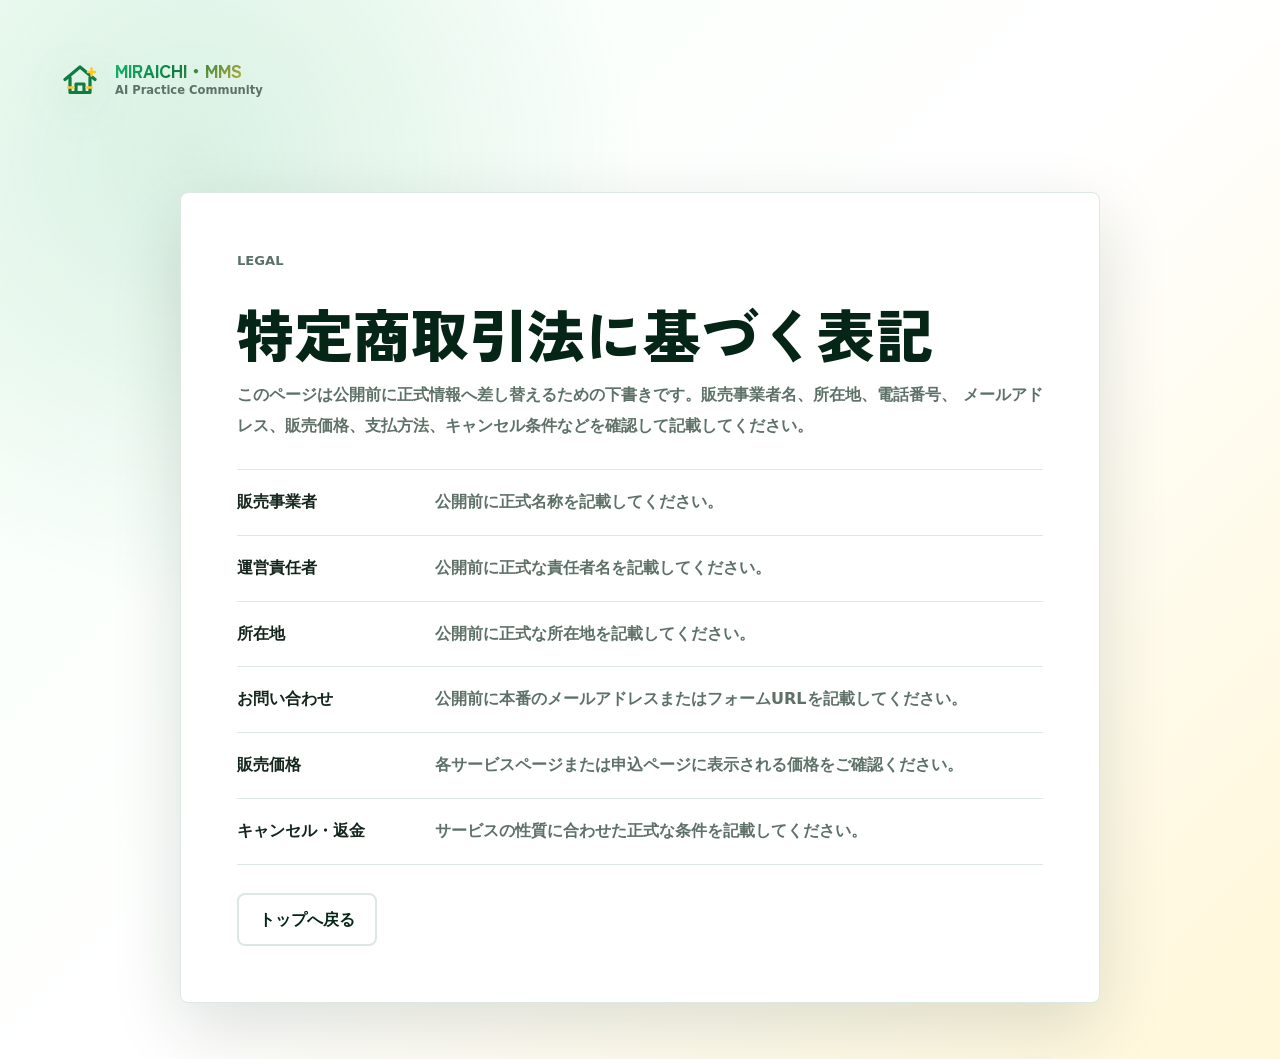
==== commercial-transactions.html @ 95034eec "Build MIRAICHI MMS site" ====
<!doctype html>
<html lang="ja">
  <head>
    <meta charset="utf-8" />
    <meta name="viewport" content="width=device-width, initial-scale=1" />
    <meta name="description" content="MIRAICHI・MMSの特定商取引法に基づく表記です。" />
    <title>特定商取引法に基づく表記 | MIRAICHI・MMS</title>
    <link rel="icon" href="favicon.svg" type="image/svg+xml" />
    <link rel="preconnect" href="https://fonts.googleapis.com" />
    <link rel="preconnect" href="https://fonts.gstatic.com" crossorigin />
    <link
      href="https://fonts.googleapis.com/css2?family=Zen+Kaku+Gothic+New:wght@700;900&display=swap&text=%2B0123456789ABCDEFGHIJKLMNOPQRSTUVWXYZabcdefghijklmnopqrstuvwxyz%E3%80%81%E3%80%82%E3%81%82%E3%81%84%E3%81%88%E3%81%8B%E3%81%8C%E3%81%8D%E3%81%8F%E3%81%91%E3%81%92%E3%81%93%E3%81%95%E3%81%97%E3%81%98%E3%81%99%E3%81%9A%E3%81%9B%E3%81%9F%E3%81%A0%E3%81%A3%E3%81%A5%E3%81%A6%E3%81%A7%E3%81%A8%E3%81%A9%E3%81%AA%E3%81%AB%E3%81%AE%E3%81%AF%E3%81%B6%E3%81%B8%E3%81%BE%E3%81%BF%E3%82%80%E3%82%81%E3%82%82%E3%82%89%E3%82%8A%E3%82%8B%E3%82%8C%E3%82%8F%E3%82%92%E3%82%93%E3%82%A2%E3%82%A3%E3%82%A4%E3%82%A6%E3%82%AA%E3%82%AB%E3%82%B0%E3%82%B3%E3%82%B5%E3%82%B7%E3%82%B8%E3%82%B9%E3%82%BA%E3%82%BB%E3%83%81%E3%83%83%E3%83%84%E3%83%86%E3%83%88%E3%83%89%E3%83%8A%E3%83%8B%E3%83%8F%E3%83%90%E3%83%93%E3%83%96%E3%83%97%E3%83%9C%E3%83%9D%E3%83%9F%E3%83%A0%E3%83%A5%E3%83%A9%E3%83%AA%E3%83%AB%E3%83%AD%E3%83%B3%E3%83%BB%E3%83%BC%E4%B8%80%E4%B8%8A%E4%BA%8B%E4%BA%BA%E4%BB%95%E4%BB%A5%E4%BB%B6%E4%BC%9A%E4%BD%9C%E4%BD%BF%E4%BF%A1%E4%BF%AE%E5%81%B4%E5%85%A5%E5%85%B7%E5%87%BA%E5%88%86%E5%88%9D%E5%89%8D%E5%8A%9B%E5%8A%A0%E5%8B%89%E5%8B%95%E5%8B%99%E5%8C%96%E5%8F%82%E5%8F%96%E5%90%91%E5%95%86%E5%96%B6%E5%9F%BA%E5%A0%B4%E5%A3%87%E5%A4%89%E5%AD%A6%E5%AE%9A%E5%AE%9F%E5%B0%8E%E5%B0%8F%E5%BA%83%E5%BA%A7%E5%BC%95%E5%BC%B7%E5%BF%83%E6%85%A3%E6%88%90%E6%88%A6%E6%89%8B%E6%8C%91%E6%8F%B4%E6%94%AF%E6%95%B4%E6%96%B9%E6%97%A5%E6%9C%9D%E6%9C%AC%E6%A1%88%E6%A5%AD%E6%AD%A9%E6%AF%8E%E6%B3%95%E6%B4%BB%E6%B8%9B%E7%89%B9%E7%8F%BE%E7%90%86%E7%99%BA%E7%99%BB%E7%9B%B8%E7%9F%A5%E7%A0%94%E7%B5%82%E7%B5%84%E7%B5%A1%E7%B6%9A%E7%B7%9A%E7%BF%92%E8%80%85%E8%81%9E%E8%87%AA%E8%A1%A8%E8%A8%98%E8%A9%A6%E8%AA%B2%E8%AB%87%E8%AC%9B%E8%AD%98%E8%B7%B5%E9%80%9A%E9%80%A3%E9%81%8B%E9%81%93%E9%81%B8%E9%95%B7%E9%96%93%E9%A1%8C%EF%BC%9F"
      rel="stylesheet"
      media="print"
      onload="this.media='all'"
    />
    <noscript>
      <link
        href="https://fonts.googleapis.com/css2?family=Zen+Kaku+Gothic+New:wght@700;900&display=swap&text=%2B0123456789ABCDEFGHIJKLMNOPQRSTUVWXYZabcdefghijklmnopqrstuvwxyz%E3%80%81%E3%80%82%E3%81%82%E3%81%84%E3%81%88%E3%81%8B%E3%81%8C%E3%81%8D%E3%81%8F%E3%81%91%E3%81%92%E3%81%93%E3%81%95%E3%81%97%E3%81%98%E3%81%99%E3%81%9A%E3%81%9B%E3%81%9F%E3%81%A0%E3%81%A3%E3%81%A5%E3%81%A6%E3%81%A7%E3%81%A8%E3%81%A9%E3%81%AA%E3%81%AB%E3%81%AE%E3%81%AF%E3%81%B6%E3%81%B8%E3%81%BE%E3%81%BF%E3%82%80%E3%82%81%E3%82%82%E3%82%89%E3%82%8A%E3%82%8B%E3%82%8C%E3%82%8F%E3%82%92%E3%82%93%E3%82%A2%E3%82%A3%E3%82%A4%E3%82%A6%E3%82%AA%E3%82%AB%E3%82%B0%E3%82%B3%E3%82%B5%E3%82%B7%E3%82%B8%E3%82%B9%E3%82%BA%E3%82%BB%E3%83%81%E3%83%83%E3%83%84%E3%83%86%E3%83%88%E3%83%89%E3%83%8A%E3%83%8B%E3%83%8F%E3%83%90%E3%83%93%E3%83%96%E3%83%97%E3%83%9C%E3%83%9D%E3%83%9F%E3%83%A0%E3%83%A5%E3%83%A9%E3%83%AA%E3%83%AB%E3%83%AD%E3%83%B3%E3%83%BB%E3%83%BC%E4%B8%80%E4%B8%8A%E4%BA%8B%E4%BA%BA%E4%BB%95%E4%BB%A5%E4%BB%B6%E4%BC%9A%E4%BD%9C%E4%BD%BF%E4%BF%A1%E4%BF%AE%E5%81%B4%E5%85%A5%E5%85%B7%E5%87%BA%E5%88%86%E5%88%9D%E5%89%8D%E5%8A%9B%E5%8A%A0%E5%8B%89%E5%8B%95%E5%8B%99%E5%8C%96%E5%8F%82%E5%8F%96%E5%90%91%E5%95%86%E5%96%B6%E5%9F%BA%E5%A0%B4%E5%A3%87%E5%A4%89%E5%AD%A6%E5%AE%9A%E5%AE%9F%E5%B0%8E%E5%B0%8F%E5%BA%83%E5%BA%A7%E5%BC%95%E5%BC%B7%E5%BF%83%E6%85%A3%E6%88%90%E6%88%A6%E6%89%8B%E6%8C%91%E6%8F%B4%E6%94%AF%E6%95%B4%E6%96%B9%E6%97%A5%E6%9C%9D%E6%9C%AC%E6%A1%88%E6%A5%AD%E6%AD%A9%E6%AF%8E%E6%B3%95%E6%B4%BB%E6%B8%9B%E7%89%B9%E7%8F%BE%E7%90%86%E7%99%BA%E7%99%BB%E7%9B%B8%E7%9F%A5%E7%A0%94%E7%B5%82%E7%B5%84%E7%B5%A1%E7%B6%9A%E7%B7%9A%E7%BF%92%E8%80%85%E8%81%9E%E8%87%AA%E8%A1%A8%E8%A8%98%E8%A9%A6%E8%AA%B2%E8%AB%87%E8%AC%9B%E8%AD%98%E8%B7%B5%E9%80%9A%E9%80%A3%E9%81%8B%E9%81%93%E9%81%B8%E9%95%B7%E9%96%93%E9%A1%8C%EF%BC%9F"
        rel="stylesheet"
      />
    </noscript>
    <link rel="stylesheet" href="styles.css" />
  </head>
  <body>
    <main class="legal-page">
      <a class="brand legal-brand" href="index.html" aria-label="MIRAICHI・MMS トップへ">
        <svg class="brand-mark" viewBox="0 0 48 48" aria-hidden="true">
          <path d="M9 23.5 24 11l15 12.5" />
          <path d="M14 21.5v15h20v-15" />
          <path d="M20 36.5V28h8v8.5" />
          <path class="brand-spark" d="M35.5 12.5v7M32 16h7M12.5 31.5h5M30.5 31.5h5" />
        </svg>
        <span>
          <strong>MIRAICHI・MMS</strong>
          <small>AI Practice Community</small>
        </span>
      </a>

      <article class="legal-panel">
        <p class="section-kicker">Legal</p>
        <h1>特定商取引法に基づく表記</h1>
        <p>
          このページは公開前に正式情報へ差し替えるための下書きです。販売事業者名、所在地、電話番号、
          メールアドレス、販売価格、支払方法、キャンセル条件などを確認して記載してください。
        </p>
        <dl class="legal-list">
          <div>
            <dt>販売事業者</dt>
            <dd>公開前に正式名称を記載してください。</dd>
          </div>
          <div>
            <dt>運営責任者</dt>
            <dd>公開前に正式な責任者名を記載してください。</dd>
          </div>
          <div>
            <dt>所在地</dt>
            <dd>公開前に正式な所在地を記載してください。</dd>
          </div>
          <div>
            <dt>お問い合わせ</dt>
            <dd>公開前に本番のメールアドレスまたはフォームURLを記載してください。</dd>
          </div>
          <div>
            <dt>販売価格</dt>
            <dd>各サービスページまたは申込ページに表示される価格をご確認ください。</dd>
          </div>
          <div>
            <dt>キャンセル・返金</dt>
            <dd>サービスの性質に合わせた正式な条件を記載してください。</dd>
          </div>
        </dl>
        <a class="button secondary" href="index.html">トップへ戻る</a>
      </article>
    </main>
  </body>
</html>
---- styles.css ----
:root {
  --green-950: #052517;
  --green-900: #073820;
  --green-700: #0f7b45;
  --green-500: #18b86d;
  --mint-100: #e9fbef;
  --mint-50: #f6fff8;
  --yellow-500: #ffc928;
  --yellow-100: #fff4c7;
  --pink-500: #f44a8e;
  --cyan-500: #34c9d8;
  --blue-900: #102a43;
  --ink: #14251c;
  --muted: #5e7168;
  --line: #dce8e1;
  --paper: #fffdf7;
  --white: #ffffff;
  --shadow: 0 24px 70px rgba(5, 37, 23, 0.14);
  --font-sans: system-ui, -apple-system, BlinkMacSystemFont, "Hiragino Sans", "Yu Gothic", "YuGothic", Meiryo, sans-serif;
  --font-display: "Zen Kaku Gothic New", "Hiragino Sans", "Yu Gothic", "YuGothic", Meiryo, system-ui, sans-serif;
  color-scheme: light;
}

* {
  box-sizing: border-box;
}

html {
  scroll-behavior: smooth;
}

section[id] {
  scroll-margin-top: 92px;
}

body {
  margin: 0;
  overflow-x: hidden;
  background:
    radial-gradient(circle at 8% 4%, rgba(255, 201, 40, 0.16), transparent 26rem),
    radial-gradient(circle at 90% 16%, rgba(52, 201, 216, 0.14), transparent 25rem),
    linear-gradient(180deg, #f8fff8 0%, var(--paper) 42%, #ffffff 100%);
  color: var(--ink);
  font-family: var(--font-sans);
  line-height: 1.7;
}

img {
  display: block;
  max-width: 100%;
}

a {
  color: inherit;
}

.site-header {
  position: sticky;
  top: 0;
  z-index: 20;
  display: flex;
  align-items: center;
  justify-content: space-between;
  gap: 24px;
  min-height: 72px;
  padding: 10px clamp(18px, 4vw, 56px);
  background: rgba(255, 253, 247, 0.9);
  border-bottom: 1px solid rgba(220, 232, 225, 0.78);
  backdrop-filter: blur(18px);
}

.brand {
  display: inline-flex;
  align-items: center;
  gap: 11px;
  text-decoration: none;
}

.brand-mark {
  width: 48px;
  height: 48px;
  flex: 0 0 auto;
  overflow: visible;
  fill: none;
  stroke: var(--green-700);
  stroke-width: 3.2;
  stroke-linecap: round;
  stroke-linejoin: round;
  filter: drop-shadow(0 10px 22px rgba(15, 123, 69, 0.18));
}

.brand-spark {
  stroke: var(--yellow-500);
  stroke-width: 2.6;
}

.brand strong {
  display: block;
  background: linear-gradient(135deg, #18b86d 0%, #0f7b45 42%, #e8b931 100%);
  background-clip: text;
  -webkit-background-clip: text;
  -webkit-text-fill-color: transparent;
  color: transparent;
  font-family: var(--font-display);
  font-size: 1.12rem;
  font-weight: 900;
  line-height: 1.15;
}

.brand small {
  display: block;
  color: var(--muted);
  font-size: 0.72rem;
  font-weight: 800;
}

.site-nav {
  display: flex;
  align-items: center;
  gap: 6px;
}

.site-nav a {
  border-radius: 999px;
  color: var(--green-950);
  font-size: 0.91rem;
  font-weight: 800;
  padding: 9px 13px;
  text-decoration: none;
}

.site-nav a:hover {
  background: var(--mint-100);
}

.menu-toggle {
  display: none;
  width: 44px;
  height: 44px;
  border: 1px solid var(--line);
  border-radius: 8px;
  background: var(--white);
  color: var(--green-950);
}

.menu-toggle span {
  display: block;
  width: 20px;
  height: 2px;
  margin: 5px auto;
  background: currentColor;
}

.hero {
  position: relative;
  isolation: isolate;
  display: grid;
  grid-template-columns: minmax(0, 1.08fr) minmax(330px, 0.92fr);
  align-items: center;
  gap: clamp(28px, 5vw, 70px);
  min-height: calc(100svh - 120px);
  overflow: hidden;
  padding: clamp(52px, 7vw, 90px) clamp(18px, 7vw, 96px) clamp(42px, 6vw, 70px);
}

.hero-bg {
  position: absolute;
  inset: 0;
  z-index: -2;
  overflow: hidden;
  background:
    linear-gradient(rgba(15, 123, 69, 0.035) 1px, transparent 1px),
    linear-gradient(90deg, rgba(15, 123, 69, 0.035) 1px, transparent 1px),
    linear-gradient(135deg, #fafaf6 0%, #ffffff 48%, #f8fff9 100%);
  background-size: 34px 34px, 34px 34px, auto;
}

.mesh-blob {
  position: absolute;
  border-radius: 999px;
  filter: blur(90px);
  opacity: 0.4;
  will-change: transform;
}

.mesh-blob-green {
  top: -120px;
  right: 6%;
  width: clamp(400px, 42vw, 600px);
  height: clamp(400px, 42vw, 600px);
  background: #2ea66a;
  animation: meshDriftGreen 18s ease-in-out infinite alternate;
}

.mesh-blob-gold {
  bottom: -170px;
  left: 8%;
  width: clamp(400px, 36vw, 540px);
  height: clamp(400px, 36vw, 540px);
  background: #e8b931;
  animation: meshDriftGold 22s ease-in-out infinite alternate;
}

.mesh-blob-pink {
  right: 18%;
  bottom: 4%;
  width: clamp(360px, 34vw, 520px);
  height: clamp(360px, 34vw, 520px);
  background: #f472b6;
  opacity: 0.35;
  animation: meshDriftPink 26s ease-in-out infinite alternate;
}

.hero-copy {
  width: min(760px, 100%);
  min-width: 0;
}

h1,
h2,
h3 {
  font-family: var(--font-display);
}

.js .reveal {
  opacity: 0;
  transform: translateY(24px);
  transition:
    opacity 600ms ease-out,
    transform 600ms ease-out;
  will-change: opacity, transform;
}

.js .reveal.is-visible {
  opacity: 1;
  transform: translateY(0);
}

.eyebrow,
.section-kicker {
  margin: 0 0 12px;
  color: var(--green-700);
  font-size: 0.82rem;
  font-weight: 900;
  letter-spacing: 0;
  text-transform: uppercase;
}

h1,
h2,
h3,
p {
  overflow-wrap: anywhere;
}

h1 {
  margin: 0;
  color: var(--green-950);
  font-size: 4.9rem;
  font-weight: 900;
  letter-spacing: 0;
  line-height: 1.04;
}

h1 span {
  display: block;
  color: var(--green-700);
  line-break: anywhere;
  overflow-wrap: anywhere;
}

.no-break {
  white-space: nowrap;
}

h2 {
  margin: 0;
  color: var(--green-950);
  font-size: 3rem;
  font-weight: 900;
  letter-spacing: 0;
  line-height: 1.18;
}

h3 {
  margin: 0;
  color: var(--green-950);
  font-size: 1.12rem;
  line-height: 1.35;
}

.lead {
  width: min(680px, 100%);
  max-width: 100%;
  margin: 22px 0 0;
  color: #26382e;
  font-size: 1.17rem;
  font-weight: 600;
  line-break: anywhere;
  overflow-wrap: anywhere;
}

.hero-actions {
  display: flex;
  flex-wrap: wrap;
  gap: 12px;
  margin-top: 30px;
}

.hero-proof-strip {
  display: flex;
  flex-wrap: wrap;
  gap: 8px;
  margin-top: 18px;
}

.hero-proof-strip span {
  display: inline-flex;
  align-items: center;
  min-height: 34px;
  border: 1px solid rgba(15, 123, 69, 0.12);
  border-radius: 999px;
  background: rgba(255, 255, 255, 0.82);
  color: var(--green-950);
  font-size: 0.78rem;
  font-weight: 900;
  padding: 8px 12px;
  box-shadow: 0 10px 28px rgba(5, 37, 23, 0.06);
}

.mobile-hero-mascot {
  display: none;
}

.mobile-hero-links {
  display: none;
}

.hero-mobile-accent {
  display: none;
}

.button {
  display: inline-flex;
  align-items: center;
  justify-content: center;
  min-height: 48px;
  border: 2px solid transparent;
  border-radius: 8px;
  font-weight: 900;
  padding: 11px 20px;
  text-decoration: none;
  transition:
    transform 180ms ease,
    box-shadow 180ms ease,
    background 180ms ease,
    filter 180ms ease,
    border-color 180ms ease;
}

.button.primary {
  background: var(--green-700);
  box-shadow: 0 14px 30px rgba(15, 123, 69, 0.22);
  color: var(--white);
}

.button.secondary {
  background: var(--white);
  border-color: var(--line);
  color: var(--green-950);
}

.button.light {
  background: var(--white);
  color: var(--green-950);
}

.button:focus-visible,
.site-nav a:focus-visible,
.brand:focus-visible,
.footer-links a:focus-visible,
.hero-links-panel a:focus-visible,
.mobile-hero-links a:focus-visible,
.menu-toggle:focus-visible {
  outline: 2px solid var(--yellow-500);
  outline-offset: 3px;
}

.hero-stats {
  display: grid;
  grid-template-columns: repeat(3, minmax(0, 1fr));
  gap: 10px;
  width: min(620px, 100%);
  margin: 30px 0 0;
}

.hero-stats div {
  min-width: 0;
  border: 1px solid rgba(15, 123, 69, 0.14);
  border-radius: 8px;
  background: rgba(255, 255, 255, 0.86);
  padding: 14px;
}

.hero-stats dt {
  color: var(--green-700);
  font-family: var(--font-display);
  font-size: 1.55rem;
  font-weight: 900;
  line-height: 1;
}

.hero-stats dd {
  margin: 5px 0 0;
  color: var(--muted);
  font-size: 0.82rem;
  font-weight: 800;
}

.hero-visual {
  position: relative;
  align-self: stretch;
  display: grid;
  align-items: center;
  min-width: 0;
  min-height: 500px;
  perspective: 1100px;
}

.hero-links-panel {
  position: absolute;
  top: 50%;
  left: 0;
  z-index: 3;
  display: grid;
  gap: 8px;
  width: min(220px, 42vw);
  transform: translateY(-50%);
  animation: linkPanelFloat 7s ease-in-out infinite;
}

.hero-links-panel p {
  margin: 0 0 2px;
  color: var(--green-700);
  font-size: 0.74rem;
  font-weight: 900;
  letter-spacing: 0;
  text-transform: uppercase;
}

.hero-links-panel a,
.mobile-hero-links a {
  border: 1px solid rgba(15, 123, 69, 0.16);
  border-radius: 8px;
  background: rgba(255, 255, 255, 0.86);
  color: var(--green-950);
  text-decoration: none;
  box-shadow: 0 14px 34px rgba(5, 37, 23, 0.08);
  backdrop-filter: blur(14px);
  transition:
    transform 180ms ease,
    border-color 180ms ease,
    box-shadow 180ms ease,
    background 180ms ease;
}

.hero-links-panel a {
  display: grid;
  gap: 1px;
  padding: 9px 11px;
}

.hero-links-panel strong {
  font-size: 0.9rem;
  font-weight: 900;
  line-height: 1.25;
}

.hero-links-panel span {
  color: var(--muted);
  font-size: 0.72rem;
  font-weight: 800;
  line-height: 1.35;
}

.hero-brand-badge {
  position: absolute;
  top: 18px;
  right: 18%;
  z-index: 3;
  display: inline-flex;
  align-items: center;
  gap: 10px;
  border: 1px solid rgba(15, 123, 69, 0.14);
  border-radius: 999px;
  background: rgba(255, 255, 255, 0.9);
  box-shadow: 0 16px 36px rgba(5, 37, 23, 0.1);
  backdrop-filter: blur(14px);
  padding: 10px 14px;
}

.hero-brand-badge img {
  width: 54px;
  height: auto;
}

.hero-brand-badge strong {
  color: var(--green-950);
  font-family: var(--font-display);
  font-size: 0.95rem;
  line-height: 1.1;
}

.hero-mascot {
  position: absolute;
  right: -6%;
  bottom: 22px;
  z-index: 1;
  width: min(32vw, 420px);
  max-width: 420px;
  min-width: 270px;
  pointer-events: none;
  transform: perspective(900px) rotateY(-8deg) rotateZ(1deg);
  animation: mascotFloat 6s ease-in-out infinite;
}

.hero-mascot img,
.mobile-hero-mascot img {
  width: 100%;
  height: auto;
}

.hero-mascot-pink {
  position: absolute;
  top: 106px;
  right: 14%;
  z-index: 2;
  width: min(13vw, 152px);
  min-width: 92px;
  pointer-events: none;
  transform: rotate(-8deg);
  filter: drop-shadow(0 18px 28px rgba(244, 74, 142, 0.16));
  animation: mascotFloatMobile 5.4s ease-in-out infinite;
}

.hero-mascot-pink img {
  width: 100%;
  height: auto;
}

.mascot-shadow {
  position: absolute;
  right: 2%;
  bottom: 18px;
  z-index: 0;
  width: min(24vw, 310px);
  height: 42px;
  border-radius: 50%;
  background: radial-gradient(ellipse at center, rgba(5, 37, 23, 0.23), transparent 68%);
  filter: blur(8px);
  transform: rotate(-4deg);
  animation: mascotShadow 6s ease-in-out infinite;
}

.events-hero {
  position: relative;
  isolation: isolate;
  overflow: hidden;
  padding: clamp(56px, 7vw, 96px) clamp(18px, 5vw, 64px);
}

.events-hero-grid {
  display: grid;
  grid-template-columns: minmax(0, 1fr) minmax(180px, 320px);
  gap: clamp(24px, 5vw, 72px);
  align-items: center;
}

.events-hero-copy {
  max-width: 760px;
  padding: clamp(22px, 3vw, 30px);
  border: 1px solid rgba(255, 255, 255, 0.58);
  border-radius: 8px;
  background: linear-gradient(180deg, rgba(255, 255, 255, 0.76), rgba(255, 255, 255, 0.58));
  box-shadow: 0 24px 60px rgba(5, 37, 23, 0.08);
  backdrop-filter: blur(12px);
}

.events-hero h1 {
  max-width: 900px;
  font-size: clamp(2.5rem, 6vw, 4.5rem);
}

.events-hero h1 span {
  display: inline;
}

.events-mascot-wrap {
  position: relative;
  justify-self: center;
  width: min(360px, 38vw);
  aspect-ratio: 1 / 1.08;
}

.events-mascot-ring {
  position: absolute;
  inset: 12% 10% 18%;
  border-radius: 50%;
  background:
    radial-gradient(circle at 30% 30%, rgba(255, 255, 255, 0.95), rgba(255, 255, 255, 0.18) 46%, transparent 72%),
    linear-gradient(145deg, rgba(255, 201, 40, 0.22), rgba(244, 74, 142, 0.18));
  box-shadow:
    inset 0 0 0 1px rgba(255, 255, 255, 0.58),
    0 24px 50px rgba(5, 37, 23, 0.12);
  filter: blur(0.2px);
}

.events-mascot {
  position: absolute;
  inset: 0;
  display: grid;
  place-items: end center;
  filter: drop-shadow(0 24px 44px rgba(5, 37, 23, 0.18));
  animation: mascotFloatMobile 6s ease-in-out infinite;
}

.events-mascot img {
  width: 86%;
  height: auto;
}

.events-mascot-note {
  position: absolute;
  left: 8%;
  bottom: 4%;
  border: 1px solid rgba(15, 123, 69, 0.14);
  border-radius: 999px;
  background: rgba(255, 255, 255, 0.88);
  color: var(--green-700);
  font-size: 0.72rem;
  font-weight: 900;
  padding: 7px 10px;
  box-shadow: 0 10px 24px rgba(5, 37, 23, 0.08);
}

.tool-tags,
.tool-strip {
  display: flex;
  flex-wrap: wrap;
  gap: 8px;
}

.tool-tags span,
.tool-strip span {
  border: 1px solid rgba(15, 123, 69, 0.14);
  border-radius: 999px;
  background: rgba(255, 255, 255, 0.82);
  color: var(--blue-900);
  font-size: 0.82rem;
  font-weight: 900;
  padding: 7px 10px;
}

.band {
  background: var(--green-950);
  color: var(--white);
}

.section,
.intro,
.contact {
  padding: clamp(72px, 9vw, 116px) clamp(18px, 5vw, 64px);
}

.section-inner {
  width: min(1120px, 100%);
  margin: 0 auto;
}

.intro-grid {
  display: grid;
  grid-template-columns: 0.92fr 1.08fr;
  gap: clamp(26px, 6vw, 86px);
  align-items: start;
}

.intro h2,
.intro .section-kicker {
  color: var(--white);
}

.intro p:last-child {
  margin: 0;
  color: #d5f0df;
  font-size: 1.12rem;
}

.section-heading {
  max-width: 860px;
  margin-bottom: 34px;
}

.section-heading.compact {
  max-width: 780px;
}

.section-heading.with-badge {
  display: flex;
  align-items: end;
  justify-content: space-between;
  gap: 22px;
  max-width: none;
}

.section-heading.with-badge > div {
  max-width: 780px;
}

.section-heading.with-badge img {
  width: 72px;
  height: auto;
  filter: drop-shadow(0 12px 24px rgba(244, 74, 142, 0.18));
}

.section-heading p:last-child {
  margin: 16px 0 0;
  color: var(--muted);
  font-weight: 600;
}

.events-summary {
  background: var(--green-950);
  color: var(--white);
}

.events-summary h2,
.events-summary .section-kicker {
  color: var(--white);
}

.event-stats {
  display: grid;
  grid-template-columns: repeat(4, minmax(0, 1fr));
  gap: 12px;
  margin: 0;
}

.event-stats div {
  min-width: 0;
  border: 1px solid rgba(255, 255, 255, 0.16);
  border-radius: 8px;
  background: rgba(255, 255, 255, 0.08);
  padding: 20px;
}

.event-stats dt {
  color: var(--yellow-500);
  font-family: var(--font-display);
  font-size: clamp(1.8rem, 4vw, 2.7rem);
  font-weight: 900;
  line-height: 1;
}

.event-stats dd {
  margin: 8px 0 0;
  color: #e9fff0;
  font-weight: 800;
}

.tool-strip {
  margin-bottom: 26px;
}

.tool-strip span {
  background: var(--white);
  box-shadow: 0 10px 28px rgba(5, 37, 23, 0.06);
}

.service-grid {
  display: grid;
  grid-template-columns: repeat(4, minmax(0, 1fr));
  gap: 14px;
}

.event-grid,
.theme-list {
  display: grid;
  grid-template-columns: repeat(3, minmax(0, 1fr));
  gap: 14px;
}

.service-card,
.event-card,
.theme-list article,
.reason-list article,
.flow li,
.audience-grid article,
.voice-grid article,
.faq-list article,
.business-list li,
.mascot-panel {
  border: 1px solid var(--line);
  border-radius: 8px;
  background: var(--white);
  transition:
    transform 250ms ease,
    border-color 250ms ease,
    box-shadow 250ms ease,
    background 250ms ease;
}

.service-card {
  min-height: 284px;
  padding: 26px;
  box-shadow: 0 18px 42px rgba(5, 37, 23, 0.08);
}

.event-card,
.theme-list article {
  padding: 24px;
  box-shadow: 0 18px 42px rgba(5, 37, 23, 0.07);
}

.event-card span {
  display: inline-flex;
  margin-bottom: 18px;
  border-radius: 999px;
  background: var(--mint-100);
  color: var(--green-700);
  font-size: 0.72rem;
  font-weight: 900;
  padding: 5px 9px;
  text-transform: uppercase;
}

.event-card p,
.theme-list p,
.operator-card p,
.source-grid p {
  margin: 12px 0 0;
  color: var(--muted);
}

.activity-proof-section {
  background: linear-gradient(180deg, #ffffff, #f8fff8);
}

.proof-metrics {
  display: grid;
  grid-template-columns: repeat(4, minmax(0, 1fr));
  gap: 14px;
  margin-bottom: 18px;
}

.proof-metrics article,
.report-card {
  border: 1px solid var(--line);
  border-radius: 8px;
  background: rgba(255, 255, 255, 0.92);
  box-shadow: 0 18px 42px rgba(5, 37, 23, 0.07);
}

.proof-metrics article {
  padding: 22px;
}

.proof-metrics span {
  display: inline-block;
  margin-bottom: 10px;
  color: var(--muted);
  font-size: 0.78rem;
  font-weight: 900;
  text-transform: uppercase;
}

.proof-metrics strong {
  display: block;
  color: var(--green-950);
  font-family: var(--font-display);
  font-size: 1.86rem;
  line-height: 1.02;
}

.proof-metrics p {
  margin: 10px 0 0;
  color: var(--muted);
  font-weight: 700;
}

.report-grid {
  display: grid;
  grid-template-columns: repeat(2, minmax(0, 1fr));
  gap: 14px;
}

.report-card {
  padding: 22px;
}

.report-card span {
  display: inline-flex;
  margin-bottom: 14px;
  border-radius: 999px;
  background: rgba(255, 201, 40, 0.18);
  color: var(--green-700);
  font-size: 0.72rem;
  font-weight: 900;
  padding: 5px 9px;
}

.report-card h3 {
  font-size: 1.08rem;
}

.report-card p {
  margin: 12px 0 16px;
  color: var(--muted);
  font-weight: 700;
}

.report-card a {
  color: var(--green-700);
  font-weight: 900;
  text-decoration: none;
}

.theme-list strong {
  display: block;
  color: var(--green-950);
  font-family: var(--font-display);
  font-size: 1.12rem;
  line-height: 1.35;
}

.event-theme-section {
  background: var(--paper);
}

.past-event-browser-section {
  background: #ffffff;
}

.event-browser {
  border: 1px solid var(--line);
  border-radius: 8px;
  background: linear-gradient(180deg, #ffffff, var(--mint-50));
  box-shadow: 0 18px 42px rgba(5, 37, 23, 0.08);
  overflow: hidden;
}

.event-browser-head {
  display: flex;
  align-items: center;
  justify-content: space-between;
  gap: 14px;
  padding: 18px;
  border-bottom: 1px solid var(--line);
}

.event-browser-head strong {
  color: var(--green-950);
  font-family: var(--font-display);
  font-size: 1.12rem;
}

.event-browser-controls {
  display: flex;
  align-items: end;
  gap: 10px;
  width: min(560px, 100%);
}

.event-browser-head label {
  display: grid;
  gap: 4px;
  width: 100%;
  color: var(--muted);
  font-size: 0.75rem;
  font-weight: 900;
}

.event-browser-head input,
.event-browser-head select {
  width: 100%;
  min-height: 42px;
  border: 1px solid var(--line);
  border-radius: 8px;
  background: var(--white);
  color: var(--green-950);
  font: inherit;
  font-weight: 800;
  padding: 9px 12px;
}

.event-list {
  display: grid;
  max-height: 760px;
  overflow: auto;
}

.past-event-item {
  display: grid;
  grid-template-columns: minmax(118px, 0.22fr) minmax(0, 1fr) minmax(110px, 0.16fr) minmax(92px, 0.14fr);
  gap: 14px;
  align-items: start;
  padding: 14px 18px;
  border-bottom: 1px solid var(--line);
  text-decoration: none;
}

.past-event-item:last-child {
  border-bottom: 0;
}

.past-event-date,
.past-event-place,
.past-event-attendance {
  color: var(--muted);
  font-size: 0.8rem;
  font-weight: 900;
}

.past-event-title {
  color: var(--green-950);
  font-weight: 900;
  line-height: 1.5;
}

.past-event-attendance.is-known {
  color: var(--green-700);
}

.event-browser-note {
  margin: 0;
  padding: 14px 18px 18px;
  color: var(--muted);
  font-size: 0.86rem;
  font-weight: 700;
}

.x-section {
  background:
    radial-gradient(circle at 10% 0%, rgba(255, 201, 40, 0.16), transparent 24rem),
    linear-gradient(180deg, var(--paper), #ffffff);
}

.operator-grid,
.timeline-grid {
  display: grid;
  grid-template-columns: repeat(2, minmax(0, 1fr));
  gap: 14px;
}

.operator-grid {
  margin-bottom: 18px;
}

.operator-card,
.timeline-panel {
  border: 1px solid var(--line);
  border-radius: 8px;
  background: rgba(255, 255, 255, 0.88);
  box-shadow: 0 18px 42px rgba(5, 37, 23, 0.07);
}

.operator-card {
  padding: 24px;
}

.operator-card span {
  display: inline-flex;
  margin-bottom: 14px;
  border-radius: 999px;
  background: var(--yellow-100);
  color: var(--green-950);
  font-size: 0.72rem;
  font-weight: 900;
  padding: 5px 9px;
  text-transform: uppercase;
}

.operator-card .button {
  margin-top: 18px;
}

.timeline-panel {
  min-height: 420px;
  overflow: hidden;
  padding: 22px;
}

.timeline-panel-head {
  display: flex;
  align-items: center;
  justify-content: space-between;
  gap: 12px;
  margin-bottom: 18px;
}

.timeline-panel-head strong {
  color: var(--green-950);
  font-family: var(--font-display);
  font-size: 1.06rem;
}

.timeline-panel-head a {
  color: var(--green-700);
  font-size: 0.82rem;
  font-weight: 900;
  text-decoration: none;
}

.x-post-list {
  display: grid;
  gap: 12px;
}

.x-post-card {
  border: 1px solid rgba(15, 123, 69, 0.12);
  border-radius: 8px;
  background: linear-gradient(180deg, rgba(255, 255, 255, 0.98), rgba(246, 255, 248, 0.92));
  padding: 16px;
}

.x-post-card span {
  display: inline-flex;
  margin-bottom: 10px;
  border-radius: 999px;
  background: rgba(24, 184, 109, 0.1);
  color: var(--green-700);
  font-size: 0.72rem;
  font-weight: 900;
  padding: 5px 9px;
}

.x-post-card p {
  margin: 0;
  color: var(--muted);
  font-weight: 700;
}

.event-source-section {
  background:
    linear-gradient(135deg, rgba(15, 123, 69, 0.96), rgba(24, 184, 109, 0.86)),
    radial-gradient(circle at 84% 8%, rgba(255, 201, 40, 0.26), transparent 19rem);
  color: var(--white);
}

.source-grid {
  display: grid;
  grid-template-columns: minmax(0, 1fr) minmax(260px, 360px);
  gap: clamp(24px, 5vw, 64px);
  align-items: center;
}

.event-source-section h2,
.event-source-section .section-kicker {
  color: var(--white);
}

.event-source-section p {
  max-width: 680px;
  color: #edfff3;
  font-weight: 600;
}

.source-actions {
  display: grid;
  gap: 10px;
}

.service-card.accent {
  border-color: rgba(244, 74, 142, 0.24);
  background: linear-gradient(180deg, #ffffff, rgba(244, 74, 142, 0.055));
}

.service-icon {
  display: inline-flex;
  align-items: center;
  justify-content: center;
  width: 48px;
  height: 48px;
  margin-bottom: 30px;
  border-radius: 50%;
  background: var(--yellow-100);
  color: var(--green-950);
  font-weight: 900;
}

.service-card p,
.reason-list p,
.flow p,
.audience-grid p {
  margin: 12px 0 0;
  color: var(--muted);
}

.mms-section {
  background:
    linear-gradient(180deg, #ffffff 0%, #f2fbef 100%),
    radial-gradient(circle at 92% 20%, rgba(244, 74, 142, 0.08), transparent 22rem);
}

.mms-grid {
  display: grid;
  grid-template-columns: minmax(240px, 0.42fr) 1fr;
  gap: clamp(28px, 6vw, 78px);
  align-items: center;
}

.mascot-panel {
  display: grid;
  justify-items: center;
  gap: 18px;
  border-radius: 8px;
  background:
    linear-gradient(145deg, rgba(244, 74, 142, 0.12), rgba(255, 201, 40, 0.18)),
    var(--white);
  padding: 30px 22px;
  box-shadow: var(--shadow);
  text-align: center;
}

.mascot-panel img {
  width: min(132px, 42vw);
  height: auto;
}

.mascot-panel p {
  margin: 0;
  color: var(--green-950);
  font-weight: 900;
}

.reason-list {
  display: grid;
  gap: 12px;
  margin-top: 28px;
}

.reason-list article {
  padding: 22px 24px;
}

.proof-section,
.systems-section {
  background: var(--paper);
}

.audience-grid,
.voice-grid {
  display: grid;
  grid-template-columns: repeat(3, minmax(0, 1fr));
  gap: 14px;
}

.audience-grid article,
.voice-grid article,
.faq-list article {
  padding: 26px;
  box-shadow: 0 18px 42px rgba(5, 37, 23, 0.07);
}

.audience-grid span,
.voice-grid span {
  display: inline-block;
  margin-bottom: 18px;
  color: var(--pink-500);
  font-size: 0.78rem;
  font-weight: 900;
  text-transform: uppercase;
}

.voice-grid article:nth-child(2) span {
  color: var(--green-700);
}

.voice-grid article:nth-child(3) span {
  color: var(--cyan-500);
}

.business-section {
  background:
    linear-gradient(135deg, rgba(5, 37, 23, 0.94), rgba(16, 42, 67, 0.9)),
    linear-gradient(rgba(255, 255, 255, 0.055) 1px, transparent 1px),
    linear-gradient(90deg, rgba(255, 255, 255, 0.055) 1px, transparent 1px);
  background-size: auto, 32px 32px, 32px 32px;
  color: var(--white);
}

.business-grid {
  display: grid;
  grid-template-columns: 1fr minmax(280px, 0.65fr);
  gap: clamp(28px, 6vw, 76px);
  align-items: start;
}

.business-section h2,
.business-section .section-kicker {
  color: var(--white);
}

.business-section p {
  max-width: 650px;
  color: #dff5e8;
  font-size: 1.08rem;
  font-weight: 600;
}

.business-list {
  display: grid;
  gap: 10px;
  margin: 0;
  padding: 0;
  list-style: none;
}

.business-list li {
  border: 1px solid rgba(255, 255, 255, 0.16);
  border-radius: 8px;
  background: rgba(255, 255, 255, 0.08);
  color: #f4fff8;
  font-weight: 800;
  padding: 15px 16px;
}

@media (hover: hover) {
  .button:hover {
    transform: translateY(-2px);
  }

  .button.primary:hover {
    box-shadow: 0 18px 38px rgba(15, 123, 69, 0.28);
    filter: brightness(1.05);
  }

  .button.secondary:hover {
    border-color: rgba(46, 166, 106, 0.26);
    background: var(--mint-100);
  }

  .button.light:hover {
    box-shadow: 0 18px 38px rgba(5, 37, 23, 0.18);
    filter: brightness(1.04);
  }

  .hero-links-panel a:hover,
  .mobile-hero-links a:hover {
    border-color: rgba(46, 166, 106, 0.32);
    background: rgba(255, 255, 255, 0.96);
    box-shadow: 0 16px 36px rgba(15, 123, 69, 0.16);
    transform: translateY(-2px);
  }

  .service-card:hover,
  .event-card:hover,
  .theme-list article:hover,
  .reason-list article:hover,
  .flow li:hover,
  .audience-grid article:hover,
  .voice-grid article:hover,
  .faq-list article:hover,
  .mascot-panel:hover {
    border-color: rgba(46, 166, 106, 0.24);
    box-shadow: 0 12px 32px rgba(46, 166, 106, 0.18);
    transform: translateY(-4px);
  }

  .business-list li:hover {
    border-color: rgba(255, 201, 40, 0.34);
    background: rgba(255, 255, 255, 0.12);
    box-shadow: 0 12px 32px rgba(46, 166, 106, 0.18);
    transform: translateY(-4px);
  }
}

.flow {
  display: grid;
  grid-template-columns: repeat(4, minmax(0, 1fr));
  gap: 14px;
  margin: 0;
  padding: 0;
  list-style: none;
}

.steps-section {
  background: #ffffff;
}

.steps-faq-grid {
  display: grid;
  grid-template-columns: 1fr;
  gap: 18px;
}

.faq-list {
  display: grid;
  grid-template-columns: repeat(3, minmax(0, 1fr));
  gap: 14px;
}

.faq-list article {
  border: 1px solid var(--line);
  border-radius: 8px;
  background: linear-gradient(180deg, #ffffff, var(--mint-50));
}

.faq-list p {
  margin: 10px 0 0;
  color: var(--muted);
}

.leader-section {
  background: var(--green-950);
  color: var(--white);
}

.leader-grid {
  display: grid;
  grid-template-columns: 0.84fr 1.16fr;
  gap: clamp(26px, 6vw, 86px);
  align-items: start;
}

.leader-section h2,
.leader-section .section-kicker {
  color: var(--white);
}

.leader-section p:last-child {
  margin: 0;
  color: #dff5e8;
  font-size: 1.08rem;
  font-weight: 600;
}

.flow li {
  min-height: 224px;
  padding: 24px;
}

.flow span {
  display: inline-grid;
  place-items: center;
  width: 40px;
  height: 40px;
  margin-bottom: 26px;
  border-radius: 50%;
  background: var(--green-700);
  color: var(--white);
  font-weight: 900;
}

.contact {
  background:
    linear-gradient(135deg, rgba(15, 123, 69, 0.94), rgba(24, 184, 109, 0.86)),
    radial-gradient(circle at 86% 10%, rgba(255, 201, 40, 0.26), transparent 18rem);
  color: var(--white);
}

.contact-inner {
  display: grid;
  grid-template-columns: 1fr auto;
  gap: 24px;
  align-items: center;
}

.contact h2,
.contact .section-kicker {
  color: var(--white);
}

.contact p {
  max-width: 650px;
  margin: 18px 0 0;
  color: #edfff3;
  font-weight: 600;
}

.site-footer {
  display: flex;
  justify-content: space-between;
  gap: 20px;
  padding: 26px clamp(18px, 5vw, 64px);
  background: #031c11;
  color: #dff5e8;
  font-size: 0.9rem;
}

.site-footer p {
  margin: 0;
}

.footer-links {
  display: flex;
  flex-wrap: wrap;
  gap: 10px 18px;
  justify-content: flex-end;
}

.site-footer a {
  font-weight: 800;
  text-decoration: none;
}

.legal-page {
  min-height: 100vh;
  padding: clamp(24px, 5vw, 56px);
  background:
    radial-gradient(circle at 15% 15%, rgba(46, 166, 106, 0.16), transparent 32%),
    linear-gradient(135deg, #f7fff8 0%, #ffffff 52%, #fff7d8 100%);
}

.legal-brand {
  width: fit-content;
}

.legal-panel {
  width: min(920px, 100%);
  margin: clamp(36px, 7vw, 80px) auto 0;
  padding: clamp(28px, 5vw, 56px);
  background: var(--white);
  border: 1px solid var(--line);
  border-radius: 8px;
  box-shadow: var(--shadow);
}

.legal-panel h1 {
  margin: 8px 0 16px;
  font-family: var(--font-display);
  font-size: clamp(2rem, 6vw, 3.6rem);
  line-height: 1.08;
}

.legal-panel > p {
  margin: 0 0 28px;
  color: var(--muted);
  font-weight: 700;
  line-height: 1.9;
}

.legal-list {
  display: grid;
  gap: 0;
  margin: 0 0 28px;
  border-top: 1px solid var(--line);
}

.legal-list div {
  display: grid;
  grid-template-columns: 180px 1fr;
  gap: 18px;
  padding: 18px 0;
  border-bottom: 1px solid var(--line);
}

.legal-list dt {
  color: var(--green-dark);
  font-weight: 900;
}

.legal-list dd {
  margin: 0;
  color: var(--muted);
  font-weight: 700;
  line-height: 1.8;
}

@keyframes meshDriftGreen {
  from {
    transform: translate3d(-22px, 18px, 0) scale(0.96);
  }

  to {
    transform: translate3d(48px, 70px, 0) scale(1.08);
  }
}

@keyframes meshDriftGold {
  from {
    transform: translate3d(18px, -10px, 0) scale(1);
  }

  to {
    transform: translate3d(92px, -62px, 0) scale(1.12);
  }
}

@keyframes meshDriftPink {
  from {
    transform: translate3d(24px, 28px, 0) scale(0.92);
  }

  to {
    transform: translate3d(-70px, -50px, 0) scale(1.08);
  }
}

@keyframes mascotFloat {
  0%,
  100% {
    transform: perspective(900px) translateY(0) rotateY(-8deg) rotateZ(1deg);
  }

  50% {
    transform: perspective(900px) translateY(-10px) rotateY(-8deg) rotateZ(1deg);
  }
}

@keyframes mascotShadow {
  0%,
  100% {
    opacity: 0.82;
    transform: scaleX(1) rotate(-4deg);
  }

  50% {
    opacity: 0.55;
    transform: scaleX(0.86) rotate(-4deg);
  }
}

@keyframes mascotFloatMobile {
  0%,
  100% {
    transform: translateY(0);
  }

  50% {
    transform: translateY(-8px);
  }
}

@keyframes mascotShadowMobile {
  0%,
  100% {
    opacity: 0.72;
    transform: translateX(50%) scaleX(1);
  }

  50% {
    opacity: 0.48;
    transform: translateX(50%) scaleX(0.86);
  }
}

@keyframes linkPanelFloat {
  0%,
  100% {
    transform: translateY(-50%) translateX(0);
  }

  50% {
    transform: translateY(calc(-50% - 8px)) translateX(3px);
  }
}

@media (max-width: 1080px) {
  .hero {
    grid-template-columns: 1fr;
    min-height: auto;
  }

  .hero-visual {
    width: min(720px, 100%);
    min-height: 520px;
    margin: 0 auto;
  }

  .hero-mascot {
    right: 0;
    width: min(46vw, 360px);
    min-width: 250px;
  }

  .hero-brand-badge {
    display: none;
  }

  .hero-mascot-pink {
    display: none;
  }

  .mascot-shadow {
    right: 8%;
    width: min(38vw, 270px);
  }

  .hero-mobile-accent {
    display: flex;
    align-items: center;
    justify-content: space-between;
    gap: 14px;
    margin: 18px 0 8px;
  }

  .hero-mobile-logo {
    display: inline-flex;
    align-items: center;
    gap: 10px;
    border: 1px solid rgba(15, 123, 69, 0.14);
    border-radius: 999px;
    background: rgba(255, 255, 255, 0.92);
    box-shadow: 0 16px 36px rgba(5, 37, 23, 0.08);
    padding: 10px 14px;
  }

  .hero-mobile-logo img {
    width: 42px;
    height: auto;
  }

  .hero-mobile-logo strong {
    color: var(--green-950);
    font-family: var(--font-display);
    font-size: 0.9rem;
    line-height: 1.1;
  }

  .hero-mobile-pink {
    width: 88px;
    height: auto;
    filter: drop-shadow(0 16px 28px rgba(244, 74, 142, 0.16));
  }

  .hero-links-panel {
    left: 2%;
  }

  .service-grid,
  .event-grid,
  .theme-list,
  .proof-metrics,
  .report-grid,
  .flow {
    grid-template-columns: repeat(2, minmax(0, 1fr));
  }
}

@media (max-width: 920px) {
  .menu-toggle {
    display: block;
  }

  .site-nav {
    position: fixed;
    top: 72px;
    right: 14px;
    left: 14px;
    display: grid;
    gap: 4px;
    padding: 10px;
    border: 1px solid var(--line);
    border-radius: 8px;
    background: rgba(255, 255, 255, 0.98);
    box-shadow: var(--shadow);
    opacity: 0;
    pointer-events: none;
    transform: translateY(-8px);
    transition:
      opacity 180ms ease,
      transform 180ms ease;
  }

  body.menu-open .site-nav {
    opacity: 1;
    pointer-events: auto;
    transform: translateY(0);
  }

  h1 {
    font-size: 4rem;
  }

  h2 {
    font-size: 2.35rem;
  }

  .section-heading.with-badge {
    align-items: start;
  }

  .intro-grid,
  .mms-grid,
  .business-grid,
  .events-hero-grid,
  .source-grid,
  .contact-inner {
    grid-template-columns: 1fr;
  }

  .audience-grid,
  .voice-grid,
  .faq-list,
  .operator-grid,
  .timeline-grid,
  .proof-metrics,
  .report-grid,
  .event-stats {
    grid-template-columns: 1fr;
  }

  .events-mascot-wrap {
    justify-self: end;
    width: min(250px, 44vw);
  }

  .leader-grid {
    grid-template-columns: 1fr;
  }
}

@media (max-width: 620px) {
  section[id] {
    scroll-margin-top: 82px;
  }

  .site-header {
    min-height: 66px;
  }

  .brand-mark {
    width: 42px;
    height: 42px;
  }

  .brand strong {
    font-size: 1rem;
  }

  .brand small {
    display: none;
  }

  .site-nav {
    top: 66px;
  }

  .hero {
    padding-top: 44px;
  }

  .mobile-hero-mascot {
    display: block;
    width: clamp(112px, 34vw, 140px);
    margin: 10px clamp(28px, 16vw, 64px) 16px auto;
    animation: mascotFloatMobile 6s ease-in-out infinite;
  }

  .hero-visual {
    display: none;
  }

  .hero-mascot {
    display: none;
  }

  .hero-mascot-pink {
    display: none;
  }

  .mascot-shadow {
    display: none;
  }

  .hero-brand-badge {
    display: none;
  }

  .hero-mobile-accent {
    align-items: start;
  }

  .hero-mobile-logo {
    max-width: calc(100% - 96px);
  }

  .hero-mobile-logo strong {
    font-size: 0.82rem;
  }

  h1 {
    font-size: 2.32rem;
    line-height: 1.12;
  }

  h2 {
    font-size: 1.92rem;
  }

  .events-hero {
    padding-bottom: 36px;
  }

  .events-hero h1 {
    max-width: 100%;
    font-size: 2.06rem;
    line-height: 1.12;
  }

  .events-hero h1 span {
    display: block;
  }

  .events-mascot-wrap {
    justify-self: start;
    width: 180px;
    margin-top: 0;
  }

  .section-heading.with-badge img {
    width: 56px;
  }

  .lead {
    font-size: 1.04rem;
    word-break: break-all;
  }

  .lead .no-break {
    display: block;
    white-space: normal;
  }

  .lead .mobile-line {
    display: block;
  }

  .hero-actions,
  .hero-actions .button,
  .contact .button {
    width: 100%;
  }

  .mobile-hero-links {
    display: flex;
    flex-wrap: wrap;
    gap: 8px;
    margin-top: 14px;
  }

  .mobile-hero-links a {
    flex: 1 1 44%;
    min-width: 0;
    min-height: 42px;
    display: inline-flex;
    align-items: center;
    justify-content: center;
    padding: 8px 10px;
    font-size: 0.82rem;
    font-weight: 900;
  }

  .hero-stats,
  .service-grid,
  .event-grid,
  .theme-list,
  .proof-metrics,
  .report-grid,
  .flow {
    grid-template-columns: 1fr;
  }

  .event-browser-head {
    display: grid;
  }

  .events-hero-copy {
    padding: 20px 18px;
  }

  .hero-proof-strip span {
    width: 100%;
    justify-content: center;
  }

  .event-browser-controls {
    display: grid;
    width: 100%;
  }

  .past-event-item {
    grid-template-columns: 1fr;
    gap: 4px;
    padding: 14px;
  }

  .event-list {
    max-height: 680px;
  }

  .hero-visual {
    min-height: auto;
  }

  .service-card,
  .flow li {
    min-height: auto;
  }

  .site-footer {
    display: grid;
  }

  .footer-links {
    justify-content: flex-start;
  }

  .legal-list div {
    grid-template-columns: 1fr;
    gap: 6px;
  }
}

@media (prefers-reduced-motion: reduce) {
  .js .reveal {
    opacity: 1 !important;
    transform: none !important;
    transition: none !important;
  }

  *,
  *::before,
  *::after {
    scroll-behavior: auto !important;
    animation-duration: 0.01ms !important;
    animation-iteration-count: 1 !important;
    transition-duration: 0.01ms !important;
  }
}
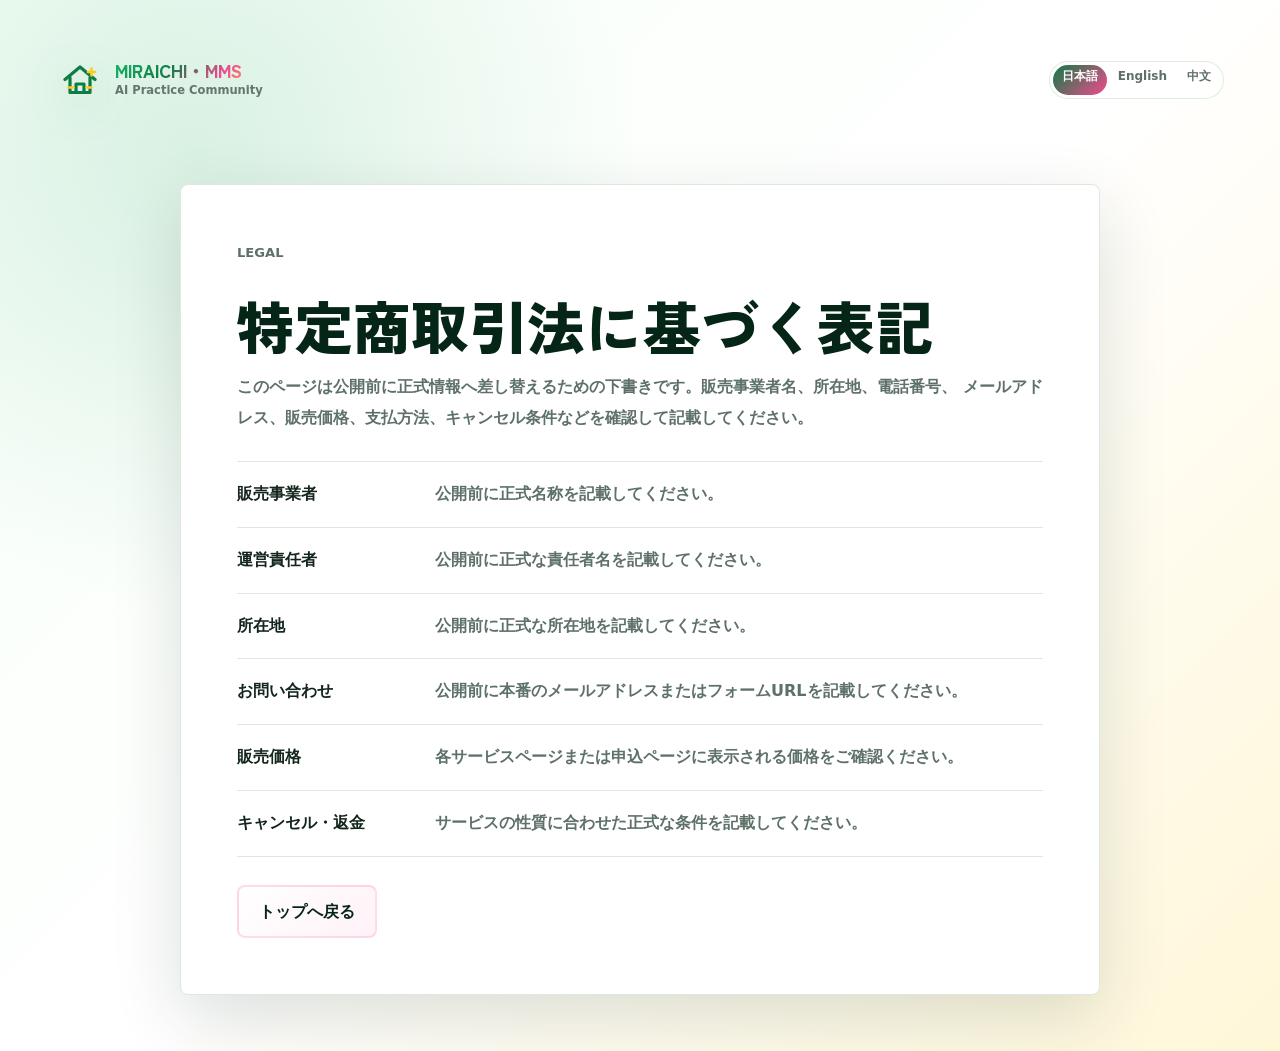
==== commit dc06121f: "Add language switcher" ====
--- a/commercial-transactions.html
+++ b/commercial-transactions.html
@@ -24,18 +24,25 @@
   </head>
   <body>
     <main class="legal-page">
-      <a class="brand legal-brand" href="index.html" aria-label="MIRAICHI・MMS トップへ">
-        <svg class="brand-mark" viewBox="0 0 48 48" aria-hidden="true">
-          <path d="M9 23.5 24 11l15 12.5" />
-          <path d="M14 21.5v15h20v-15" />
-          <path d="M20 36.5V28h8v8.5" />
-          <path class="brand-spark" d="M35.5 12.5v7M32 16h7M12.5 31.5h5M30.5 31.5h5" />
-        </svg>
-        <span>
-          <strong>MIRAICHI・MMS</strong>
-          <small>AI Practice Community</small>
+      <div class="legal-topbar">
+        <a class="brand legal-brand" href="index.html" aria-label="MIRAICHI・MMS トップへ">
+          <svg class="brand-mark" viewBox="0 0 48 48" aria-hidden="true">
+            <path d="M9 23.5 24 11l15 12.5" />
+            <path d="M14 21.5v15h20v-15" />
+            <path d="M20 36.5V28h8v8.5" />
+            <path class="brand-spark" d="M35.5 12.5v7M32 16h7M12.5 31.5h5M30.5 31.5h5" />
+          </svg>
+          <span>
+            <strong>MIRAICHI・MMS</strong>
+            <small>AI Practice Community</small>
+          </span>
+        </a>
+        <span class="language-switch" data-language-switch aria-label="言語を切り替える">
+          <a href="commercial-transactions.html" data-lang="ja" aria-current="true">日本語</a>
+          <a href="https://translate.google.com/translate?sl=ja&tl=en&u=https%3A%2F%2Fmiraichi-mms-site.pages.dev%2Fcommercial-transactions.html" data-lang="en" target="_blank" rel="noopener">English</a>
+          <a href="https://translate.google.com/translate?sl=ja&tl=zh-CN&u=https%3A%2F%2Fmiraichi-mms-site.pages.dev%2Fcommercial-transactions.html" data-lang="zh" target="_blank" rel="noopener">中文</a>
         </span>
-      </a>
+      </div>
 
       <article class="legal-panel">
         <p class="section-kicker">Legal</p>
@@ -73,5 +80,6 @@
         <a class="button secondary" href="index.html">トップへ戻る</a>
       </article>
     </main>
+    <script src="script.js"></script>
   </body>
 </html>
--- a/styles.css
+++ b/styles.css
@@ -37,9 +37,10 @@
   margin: 0;
   overflow-x: hidden;
   background:
+    radial-gradient(circle at 16% 18%, rgba(244, 74, 142, 0.12), transparent 24rem),
     radial-gradient(circle at 8% 4%, rgba(255, 201, 40, 0.16), transparent 26rem),
-    radial-gradient(circle at 90% 16%, rgba(52, 201, 216, 0.14), transparent 25rem),
-    linear-gradient(180deg, #f8fff8 0%, var(--paper) 42%, #ffffff 100%);
+    radial-gradient(circle at 90% 16%, rgba(46, 166, 106, 0.16), transparent 25rem),
+    linear-gradient(180deg, #fff7fb 0%, #f8fff8 42%, #ffffff 100%);
   color: var(--ink);
   font-family: var(--font-sans);
   line-height: 1.7;
@@ -76,6 +77,21 @@
   text-decoration: none;
 }
 
+.brand-logo {
+  display: inline-flex;
+  align-items: center;
+  justify-content: center;
+  width: 72px;
+  height: 56px;
+  flex: 0 0 auto;
+}
+
+.brand-logo img {
+  width: 100%;
+  height: auto;
+  filter: drop-shadow(0 12px 22px rgba(244, 74, 142, 0.12));
+}
+
 .brand-mark {
   width: 48px;
   height: 48px;
@@ -96,7 +112,7 @@
 
 .brand strong {
   display: block;
-  background: linear-gradient(135deg, #18b86d 0%, #0f7b45 42%, #e8b931 100%);
+  background: linear-gradient(135deg, #18b86d 0%, #0f7b45 38%, #f44a8e 72%, #ffb533 100%);
   background-clip: text;
   -webkit-background-clip: text;
   -webkit-text-fill-color: transparent;
@@ -109,7 +125,7 @@
 
 .brand small {
   display: block;
-  color: var(--muted);
+  color: #67756d;
   font-size: 0.72rem;
   font-weight: 800;
 }
@@ -120,7 +136,8 @@
   gap: 6px;
 }
 
-.site-nav a {
+.site-nav a,
+.language-switch a {
   border-radius: 999px;
   color: var(--green-950);
   font-size: 0.91rem;
@@ -129,8 +146,33 @@
   text-decoration: none;
 }
 
-.site-nav a:hover {
-  background: var(--mint-100);
+.site-nav a:hover,
+.language-switch a:hover {
+  background: linear-gradient(135deg, rgba(233, 251, 239, 0.96), rgba(255, 235, 244, 0.96));
+}
+
+.language-switch {
+  display: inline-flex;
+  align-items: center;
+  gap: 2px;
+  margin-left: 6px;
+  padding: 3px;
+  border: 1px solid rgba(15, 123, 69, 0.14);
+  border-radius: 999px;
+  background: rgba(255, 255, 255, 0.74);
+}
+
+.language-switch a {
+  min-height: 30px;
+  padding: 5px 9px;
+  color: var(--muted);
+  font-size: 0.75rem;
+  line-height: 1;
+}
+
+.language-switch a[aria-current="true"] {
+  background: linear-gradient(135deg, var(--green-700), var(--pink-500));
+  color: var(--white);
 }
 
 .menu-toggle {
@@ -155,7 +197,7 @@
   position: relative;
   isolation: isolate;
   display: grid;
-  grid-template-columns: minmax(0, 1.08fr) minmax(330px, 0.92fr);
+  grid-template-columns: minmax(0, 0.94fr) minmax(560px, 1.06fr);
   align-items: center;
   gap: clamp(28px, 5vw, 70px);
   min-height: calc(100svh - 120px);
@@ -171,7 +213,8 @@
   background:
     linear-gradient(rgba(15, 123, 69, 0.035) 1px, transparent 1px),
     linear-gradient(90deg, rgba(15, 123, 69, 0.035) 1px, transparent 1px),
-    linear-gradient(135deg, #fafaf6 0%, #ffffff 48%, #f8fff9 100%);
+    radial-gradient(circle at 74% 50%, rgba(244, 74, 142, 0.2), transparent 31rem),
+    linear-gradient(135deg, #fff8fb 0%, #ffffff 44%, #f3fff7 100%);
   background-size: 34px 34px, 34px 34px, auto;
 }
 
@@ -250,13 +293,13 @@
 h2,
 h3,
 p {
-  overflow-wrap: anywhere;
+  overflow-wrap: break-word;
 }
 
 h1 {
   margin: 0;
   color: var(--green-950);
-  font-size: 4.9rem;
+  font-size: clamp(4rem, 5.3vw, 5.5rem);
   font-weight: 900;
   letter-spacing: 0;
   line-height: 1.04;
@@ -265,8 +308,12 @@
 h1 span {
   display: block;
   color: var(--green-700);
-  line-break: anywhere;
-  overflow-wrap: anywhere;
+  overflow-wrap: normal;
+  word-break: keep-all;
+}
+
+h1 span:first-child {
+  color: var(--green-950);
 }
 
 .no-break {
@@ -276,10 +323,19 @@
 h2 {
   margin: 0;
   color: var(--green-950);
-  font-size: 3rem;
+  font-size: clamp(2.15rem, 3.3vw, 3.3rem);
   font-weight: 900;
   letter-spacing: 0;
-  line-height: 1.18;
+  line-height: 1.2;
+  word-break: keep-all;
+}
+
+h2 span {
+  display: block;
+}
+
+h2 span:only-child {
+  display: inline;
 }
 
 h3 {
@@ -328,16 +384,23 @@
   box-shadow: 0 10px 28px rgba(5, 37, 23, 0.06);
 }
 
-.mobile-hero-mascot {
-  display: none;
-}
-
 .mobile-hero-links {
   display: none;
 }
 
-.hero-mobile-accent {
+.hero-mobile-duo {
   display: none;
+}
+
+.hero-mobile-duo picture {
+  width: clamp(156px, 34vw, 230px);
+  aspect-ratio: 1;
+}
+
+.hero-mobile-duo img {
+  width: 100%;
+  height: 100%;
+  object-fit: contain;
 }
 
 .button {
@@ -359,14 +422,16 @@
 }
 
 .button.primary {
-  background: var(--green-700);
-  box-shadow: 0 14px 30px rgba(15, 123, 69, 0.22);
+  background: linear-gradient(135deg, var(--green-700) 0%, var(--green-500) 48%, var(--pink-500) 100%);
+  box-shadow:
+    0 14px 30px rgba(15, 123, 69, 0.18),
+    0 12px 28px rgba(244, 74, 142, 0.16);
   color: var(--white);
 }
 
 .button.secondary {
-  background: var(--white);
-  border-color: var(--line);
+  background: linear-gradient(135deg, rgba(255, 255, 255, 0.98), rgba(255, 241, 247, 0.92));
+  border-color: rgba(244, 74, 142, 0.18);
   color: var(--green-950);
 }
 
@@ -398,7 +463,7 @@
   min-width: 0;
   border: 1px solid rgba(15, 123, 69, 0.14);
   border-radius: 8px;
-  background: rgba(255, 255, 255, 0.86);
+  background: linear-gradient(180deg, rgba(255, 255, 255, 0.92), rgba(255, 244, 249, 0.72));
   padding: 14px;
 }
 
@@ -423,23 +488,24 @@
   display: grid;
   align-items: center;
   min-width: 0;
-  min-height: 500px;
+  min-height: 640px;
   perspective: 1100px;
 }
 
 .hero-links-panel {
   position: absolute;
-  top: 50%;
+  top: 132px;
   left: 0;
   z-index: 3;
   display: grid;
   gap: 8px;
-  width: min(220px, 42vw);
-  transform: translateY(-50%);
-  animation: linkPanelFloat 7s ease-in-out infinite;
+  grid-template-columns: repeat(2, minmax(0, 1fr));
+  width: min(380px, 52vw);
+  animation: none;
 }
 
 .hero-links-panel p {
+  grid-column: 1 / -1;
   margin: 0 0 2px;
   color: var(--green-700);
   font-size: 0.74rem;
@@ -471,76 +537,48 @@
 }
 
 .hero-links-panel strong {
-  font-size: 0.9rem;
+  font-size: 0.82rem;
   font-weight: 900;
   line-height: 1.25;
 }
 
 .hero-links-panel span {
   color: var(--muted);
-  font-size: 0.72rem;
+  font-size: 0.66rem;
   font-weight: 800;
   line-height: 1.35;
 }
 
-.hero-brand-badge {
-  position: absolute;
-  top: 18px;
-  right: 18%;
-  z-index: 3;
-  display: inline-flex;
-  align-items: center;
-  gap: 10px;
-  border: 1px solid rgba(15, 123, 69, 0.14);
-  border-radius: 999px;
-  background: rgba(255, 255, 255, 0.9);
-  box-shadow: 0 16px 36px rgba(5, 37, 23, 0.1);
-  backdrop-filter: blur(14px);
-  padding: 10px 14px;
-}
-
-.hero-brand-badge img {
-  width: 54px;
-  height: auto;
-}
-
-.hero-brand-badge strong {
-  color: var(--green-950);
-  font-family: var(--font-display);
-  font-size: 0.95rem;
-  line-height: 1.1;
-}
-
 .hero-mascot {
   position: absolute;
-  right: -6%;
-  bottom: 22px;
+  right: -4%;
+  bottom: 18px;
   z-index: 1;
-  width: min(32vw, 420px);
-  max-width: 420px;
-  min-width: 270px;
+  width: min(24vw, 340px);
+  max-width: 340px;
+  min-width: 280px;
   pointer-events: none;
   transform: perspective(900px) rotateY(-8deg) rotateZ(1deg);
   animation: mascotFloat 6s ease-in-out infinite;
 }
 
-.hero-mascot img,
-.mobile-hero-mascot img {
+.hero-mascot img {
   width: 100%;
   height: auto;
 }
 
 .hero-mascot-pink {
   position: absolute;
-  top: 106px;
-  right: 14%;
+  right: 30%;
+  bottom: 24px;
   z-index: 2;
-  width: min(13vw, 152px);
-  min-width: 92px;
+  width: min(24vw, 340px);
+  max-width: 340px;
+  min-width: 280px;
   pointer-events: none;
-  transform: rotate(-8deg);
-  filter: drop-shadow(0 18px 28px rgba(244, 74, 142, 0.16));
-  animation: mascotFloatMobile 5.4s ease-in-out infinite;
+  transform: perspective(900px) rotateY(8deg) rotateZ(-3deg);
+  filter: drop-shadow(0 22px 36px rgba(244, 74, 142, 0.2));
+  animation: pinkMascotFloat 5.8s ease-in-out infinite;
 }
 
 .hero-mascot-pink img {
@@ -550,13 +588,15 @@
 
 .mascot-shadow {
   position: absolute;
-  right: 2%;
+  right: -1%;
   bottom: 18px;
   z-index: 0;
-  width: min(24vw, 310px);
-  height: 42px;
+  width: min(44vw, 540px);
+  height: 54px;
   border-radius: 50%;
-  background: radial-gradient(ellipse at center, rgba(5, 37, 23, 0.23), transparent 68%);
+  background:
+    radial-gradient(ellipse at 72% center, rgba(5, 37, 23, 0.22), transparent 56%),
+    radial-gradient(ellipse at 34% center, rgba(244, 74, 142, 0.2), transparent 58%);
   filter: blur(8px);
   transform: rotate(-4deg);
   animation: mascotShadow 6s ease-in-out infinite;
@@ -698,6 +738,21 @@
 .section-heading {
   max-width: 860px;
   margin-bottom: 34px;
+  position: relative;
+}
+
+.section-heading:has(.section-pink-badge) {
+  display: grid;
+  grid-template-columns: minmax(0, 1fr) minmax(180px, 240px);
+  align-items: center;
+  gap: clamp(22px, 5vw, 72px);
+  max-width: 1120px;
+}
+
+.section-heading:has(.section-pink-badge) .section-kicker,
+.section-heading:has(.section-pink-badge) h2,
+.section-heading:has(.section-pink-badge) p {
+  grid-column: 1;
 }
 
 .section-heading.compact {
@@ -772,8 +827,23 @@
 }
 
 .tool-strip span {
-  background: var(--white);
+  background: linear-gradient(135deg, rgba(255, 255, 255, 0.98), rgba(255, 242, 247, 0.96));
   box-shadow: 0 10px 28px rgba(5, 37, 23, 0.06);
+}
+
+.section-pink-badge {
+  position: static;
+  grid-column: 2;
+  grid-row: 1 / 4;
+  justify-self: center;
+  width: min(240px, 100%);
+  transform: rotate(-5deg);
+  filter: drop-shadow(0 16px 26px rgba(244, 74, 142, 0.16));
+}
+
+.section-pink-badge img {
+  width: 100%;
+  height: auto;
 }
 
 .service-grid {
@@ -813,6 +883,7 @@
   min-height: 284px;
   padding: 26px;
   box-shadow: 0 18px 42px rgba(5, 37, 23, 0.08);
+  background: linear-gradient(180deg, rgba(255, 255, 255, 0.98), rgba(255, 246, 250, 0.9));
 }
 
 .event-card,
@@ -1197,8 +1268,8 @@
 
 .mms-section {
   background:
-    linear-gradient(180deg, #ffffff 0%, #f2fbef 100%),
-    radial-gradient(circle at 92% 20%, rgba(244, 74, 142, 0.08), transparent 22rem);
+    linear-gradient(180deg, #fff9fc 0%, #f2fbef 100%),
+    radial-gradient(circle at 92% 20%, rgba(244, 74, 142, 0.14), transparent 22rem);
 }
 
 .mms-grid {
@@ -1209,8 +1280,11 @@
 }
 
 .mascot-panel {
-  display: grid;
+  position: relative;
+  display: grid;
+  grid-template-columns: repeat(2, minmax(0, 1fr));
   justify-items: center;
+  align-items: end;
   gap: 18px;
   border-radius: 8px;
   background:
@@ -1222,11 +1296,23 @@
 }
 
 .mascot-panel img {
-  width: min(132px, 42vw);
+  width: min(160px, 100%);
   height: auto;
 }
 
+.mascot-panel-pink {
+  position: static;
+  width: min(170px, 100%);
+  transform: rotate(4deg);
+}
+
+.mascot-panel-pink img {
+  width: 100%;
+  height: auto;
+}
+
 .mascot-panel p {
+  grid-column: 1 / -1;
   margin: 0;
   color: var(--green-950);
   font-weight: 900;
@@ -1244,7 +1330,9 @@
 
 .proof-section,
 .systems-section {
-  background: var(--paper);
+  background:
+    linear-gradient(180deg, #fffafc, var(--paper)),
+    radial-gradient(circle at 12% 16%, rgba(244, 74, 142, 0.08), transparent 18rem);
 }
 
 .audience-grid,
@@ -1281,7 +1369,7 @@
 
 .business-section {
   background:
-    linear-gradient(135deg, rgba(5, 37, 23, 0.94), rgba(16, 42, 67, 0.9)),
+    linear-gradient(135deg, rgba(5, 37, 23, 0.94), rgba(85, 20, 61, 0.84)),
     linear-gradient(rgba(255, 255, 255, 0.055) 1px, transparent 1px),
     linear-gradient(90deg, rgba(255, 255, 255, 0.055) 1px, transparent 1px);
   background-size: auto, 32px 32px, 32px 32px;
@@ -1290,14 +1378,24 @@
 
 .business-grid {
   display: grid;
-  grid-template-columns: 1fr minmax(280px, 0.65fr);
-  gap: clamp(28px, 6vw, 76px);
-  align-items: start;
+  grid-template-columns: minmax(0, 1fr) minmax(280px, 0.62fr) minmax(170px, 220px);
+  gap: clamp(24px, 4vw, 56px);
+  align-items: center;
 }
 
 .business-section h2,
 .business-section .section-kicker {
   color: var(--white);
+}
+
+.business-section h2 {
+  max-width: 560px;
+  font-size: clamp(2.45rem, 3.5vw, 3.55rem);
+  line-height: 1.15;
+}
+
+.business-section h2 span {
+  white-space: nowrap;
 }
 
 .business-section p {
@@ -1318,10 +1416,22 @@
 .business-list li {
   border: 1px solid rgba(255, 255, 255, 0.16);
   border-radius: 8px;
-  background: rgba(255, 255, 255, 0.08);
+  background: linear-gradient(135deg, rgba(255, 255, 255, 0.1), rgba(255, 211, 228, 0.08));
   color: #f4fff8;
   font-weight: 800;
   padding: 15px 16px;
+}
+
+.business-pink-mascot {
+  position: static;
+  justify-self: center;
+  width: min(220px, 100%);
+  filter: drop-shadow(0 18px 30px rgba(244, 74, 142, 0.18));
+}
+
+.business-pink-mascot img {
+  width: 100%;
+  height: auto;
 }
 
 @media (hover: hover) {
@@ -1411,7 +1521,9 @@
 }
 
 .leader-section {
-  background: var(--green-950);
+  background:
+    linear-gradient(135deg, rgba(5, 37, 23, 0.96), rgba(96, 16, 63, 0.9)),
+    radial-gradient(circle at 88% 16%, rgba(244, 74, 142, 0.16), transparent 18rem);
   color: var(--white);
 }
 
@@ -1453,14 +1565,14 @@
 
 .contact {
   background:
-    linear-gradient(135deg, rgba(15, 123, 69, 0.94), rgba(24, 184, 109, 0.86)),
-    radial-gradient(circle at 86% 10%, rgba(255, 201, 40, 0.26), transparent 18rem);
+    linear-gradient(135deg, rgba(15, 123, 69, 0.94), rgba(244, 74, 142, 0.76)),
+    radial-gradient(circle at 86% 10%, rgba(255, 201, 40, 0.2), transparent 18rem);
   color: var(--white);
 }
 
 .contact-inner {
   display: grid;
-  grid-template-columns: 1fr auto;
+  grid-template-columns: minmax(0, 1fr) minmax(150px, 210px);
   gap: 24px;
   align-items: center;
 }
@@ -1475,6 +1587,22 @@
   margin: 18px 0 0;
   color: #edfff3;
   font-weight: 600;
+}
+
+.contact-pink-mascot {
+  position: static;
+  justify-self: center;
+  width: min(210px, 100%);
+  filter: drop-shadow(0 18px 28px rgba(244, 74, 142, 0.16));
+}
+
+.contact-pink-mascot img {
+  width: 100%;
+  height: auto;
+}
+
+.contact .hero-actions {
+  grid-column: 1 / -1;
 }
 
 .site-footer {
@@ -1515,6 +1643,13 @@
   width: fit-content;
 }
 
+.legal-topbar {
+  display: flex;
+  align-items: center;
+  justify-content: space-between;
+  gap: 18px;
+}
+
 .legal-panel {
   width: min(920px, 100%);
   margin: clamp(36px, 7vw, 80px) auto 0;
@@ -1539,6 +1674,47 @@
   line-height: 1.9;
 }
 
+.legal-section {
+  padding: 24px 0;
+  border-top: 1px solid var(--line);
+}
+
+.legal-section h2 {
+  margin: 0 0 12px;
+  color: var(--green-950);
+  font-size: clamp(1.28rem, 2.4vw, 1.75rem);
+  line-height: 1.35;
+}
+
+.legal-section h3 {
+  margin: 20px 0 8px;
+  color: var(--green-700);
+  font-size: 1rem;
+}
+
+.legal-section p,
+.legal-section li {
+  color: var(--muted);
+  font-weight: 700;
+  line-height: 1.9;
+}
+
+.legal-section p {
+  margin: 0 0 12px;
+}
+
+.legal-section ul {
+  display: grid;
+  gap: 8px;
+  margin: 0 0 14px;
+  padding-left: 1.3em;
+}
+
+.legal-section a {
+  color: var(--green-700);
+  font-weight: 900;
+}
+
 .legal-list {
   display: grid;
   gap: 0;
@@ -1607,6 +1783,17 @@
   }
 }
 
+@keyframes pinkMascotFloat {
+  0%,
+  100% {
+    transform: perspective(900px) translateY(0) rotateY(8deg) rotateZ(-3deg);
+  }
+
+  50% {
+    transform: perspective(900px) translateY(-10px) rotateY(8deg) rotateZ(-3deg);
+  }
+}
+
 @keyframes mascotShadow {
   0%,
   100% {
@@ -1663,22 +1850,21 @@
 
   .hero-visual {
     width: min(720px, 100%);
-    min-height: 520px;
+    min-height: 600px;
     margin: 0 auto;
   }
 
   .hero-mascot {
-    right: 0;
-    width: min(46vw, 360px);
-    min-width: 250px;
-  }
-
-  .hero-brand-badge {
-    display: none;
+    right: 4%;
+    width: min(42vw, 330px);
+    min-width: 230px;
   }
 
   .hero-mascot-pink {
-    display: none;
+    display: block;
+    right: 44%;
+    width: min(40vw, 320px);
+    min-width: 220px;
   }
 
   .mascot-shadow {
@@ -1686,45 +1872,13 @@
     width: min(38vw, 270px);
   }
 
-  .hero-mobile-accent {
-    display: flex;
-    align-items: center;
-    justify-content: space-between;
-    gap: 14px;
-    margin: 18px 0 8px;
-  }
-
-  .hero-mobile-logo {
-    display: inline-flex;
-    align-items: center;
-    gap: 10px;
-    border: 1px solid rgba(15, 123, 69, 0.14);
-    border-radius: 999px;
-    background: rgba(255, 255, 255, 0.92);
-    box-shadow: 0 16px 36px rgba(5, 37, 23, 0.08);
-    padding: 10px 14px;
-  }
-
-  .hero-mobile-logo img {
-    width: 42px;
-    height: auto;
-  }
-
-  .hero-mobile-logo strong {
-    color: var(--green-950);
-    font-family: var(--font-display);
-    font-size: 0.9rem;
-    line-height: 1.1;
-  }
-
-  .hero-mobile-pink {
-    width: 88px;
-    height: auto;
-    filter: drop-shadow(0 16px 28px rgba(244, 74, 142, 0.16));
-  }
-
   .hero-links-panel {
-    left: 2%;
+    left: 50%;
+    top: 18px;
+    width: min(420px, 100%);
+    grid-template-columns: repeat(2, minmax(0, 1fr));
+    transform: translateX(-50%);
+    animation: none;
   }
 
   .service-grid,
@@ -1734,6 +1888,15 @@
   .report-grid,
   .flow {
     grid-template-columns: repeat(2, minmax(0, 1fr));
+  }
+
+  .business-grid {
+    grid-template-columns: 1fr;
+  }
+
+  .business-pink-mascot {
+    justify-self: end;
+    width: min(190px, 38vw);
   }
 }
 
@@ -1768,12 +1931,54 @@
     transform: translateY(0);
   }
 
+  .site-nav .language-switch {
+    justify-content: center;
+    margin: 6px 0 0;
+  }
+
+  .site-nav .language-switch a {
+    flex: 1;
+    text-align: center;
+  }
+
+  .legal-topbar {
+    align-items: flex-start;
+    flex-direction: column;
+  }
+
   h1 {
     font-size: 4rem;
   }
 
+  .hero {
+    gap: 18px;
+  }
+
+  .hero-mobile-duo {
+    display: flex;
+    align-items: end;
+    justify-content: center;
+    gap: clamp(12px, 4vw, 26px);
+    width: min(560px, 100%);
+    margin: 18px auto 6px;
+    padding: 6px 0 0;
+  }
+
+  .hero-mobile-duo picture:first-child {
+    animation: mascotFloat 6s ease-in-out infinite;
+  }
+
+  .hero-mobile-duo picture:last-child {
+    animation: pinkMascotFloat 5.8s ease-in-out infinite;
+    filter: drop-shadow(0 20px 32px rgba(244, 74, 142, 0.18));
+  }
+
+  .hero-visual {
+    display: none;
+  }
+
   h2 {
-    font-size: 2.35rem;
+    font-size: 2.28rem;
   }
 
   .section-heading.with-badge {
@@ -1808,6 +2013,12 @@
   .leader-grid {
     grid-template-columns: 1fr;
   }
+
+  .section-pink-badge,
+  .business-pink-mascot,
+  .contact-pink-mascot {
+    display: none;
+  }
 }
 
 @media (max-width: 620px) {
@@ -1819,9 +2030,9 @@
     min-height: 66px;
   }
 
-  .brand-mark {
-    width: 42px;
-    height: 42px;
+  .brand-logo {
+    width: 58px;
+    height: 46px;
   }
 
   .brand strong {
@@ -1836,47 +2047,18 @@
     top: 66px;
   }
 
+  .language-switch {
+    width: 100%;
+  }
+
+  .language-switch a {
+    flex: 1;
+    padding-inline: 6px;
+    text-align: center;
+  }
+
   .hero {
     padding-top: 44px;
-  }
-
-  .mobile-hero-mascot {
-    display: block;
-    width: clamp(112px, 34vw, 140px);
-    margin: 10px clamp(28px, 16vw, 64px) 16px auto;
-    animation: mascotFloatMobile 6s ease-in-out infinite;
-  }
-
-  .hero-visual {
-    display: none;
-  }
-
-  .hero-mascot {
-    display: none;
-  }
-
-  .hero-mascot-pink {
-    display: none;
-  }
-
-  .mascot-shadow {
-    display: none;
-  }
-
-  .hero-brand-badge {
-    display: none;
-  }
-
-  .hero-mobile-accent {
-    align-items: start;
-  }
-
-  .hero-mobile-logo {
-    max-width: calc(100% - 96px);
-  }
-
-  .hero-mobile-logo strong {
-    font-size: 0.82rem;
   }
 
   h1 {
@@ -1884,8 +2066,27 @@
     line-height: 1.12;
   }
 
+  .hero-mobile-duo {
+    justify-content: space-between;
+    gap: 10px;
+    margin: 16px 0 4px;
+  }
+
+  .hero-mobile-duo picture {
+    width: min(45vw, 176px);
+  }
+
   h2 {
     font-size: 1.92rem;
+  }
+
+  .business-section h2 {
+    font-size: 2.08rem;
+    line-height: 1.22;
+  }
+
+  .business-section h2 span {
+    white-space: normal;
   }
 
   .events-hero {
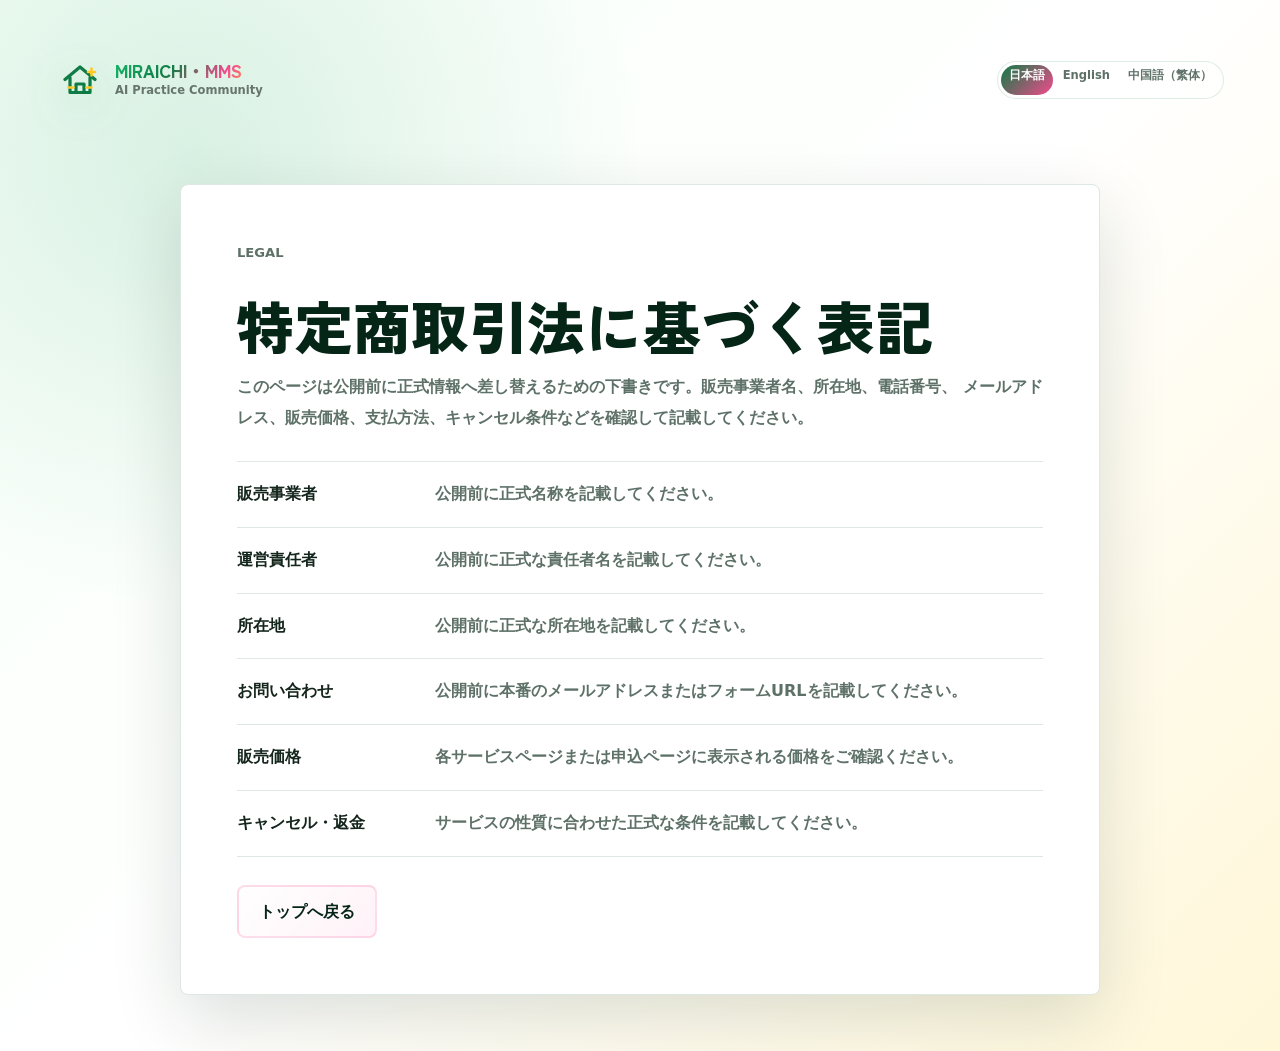
==== commit 501bd7ab: "Add LinkedIn and traditional Chinese translation link" ====
--- a/commercial-transactions.html
+++ b/commercial-transactions.html
@@ -40,7 +40,7 @@
         <span class="language-switch" data-language-switch aria-label="言語を切り替える">
           <a href="commercial-transactions.html" data-lang="ja" aria-current="true">日本語</a>
           <a href="https://translate.google.com/translate?sl=ja&tl=en&u=https%3A%2F%2Fmiraichi-mms-site.pages.dev%2Fcommercial-transactions.html" data-lang="en" target="_blank" rel="noopener">English</a>
-          <a href="https://translate.google.com/translate?sl=ja&tl=zh-CN&u=https%3A%2F%2Fmiraichi-mms-site.pages.dev%2Fcommercial-transactions.html" data-lang="zh" target="_blank" rel="noopener">中文</a>
+          <a href="https://translate.google.com/translate?sl=ja&tl=zh-TW&u=https%3A%2F%2Fmiraichi-mms-site.pages.dev%2Fcommercial-transactions.html" data-lang="zh" target="_blank" rel="noopener">中国語（繁体）</a>
         </span>
       </div>
 
--- a/styles.css
+++ b/styles.css
@@ -164,10 +164,11 @@
 
 .language-switch a {
   min-height: 30px;
-  padding: 5px 9px;
+  padding: 5px 8px;
   color: var(--muted);
-  font-size: 0.75rem;
+  font-size: 0.72rem;
   line-height: 1;
+  white-space: nowrap;
 }
 
 .language-switch a[aria-current="true"] {
